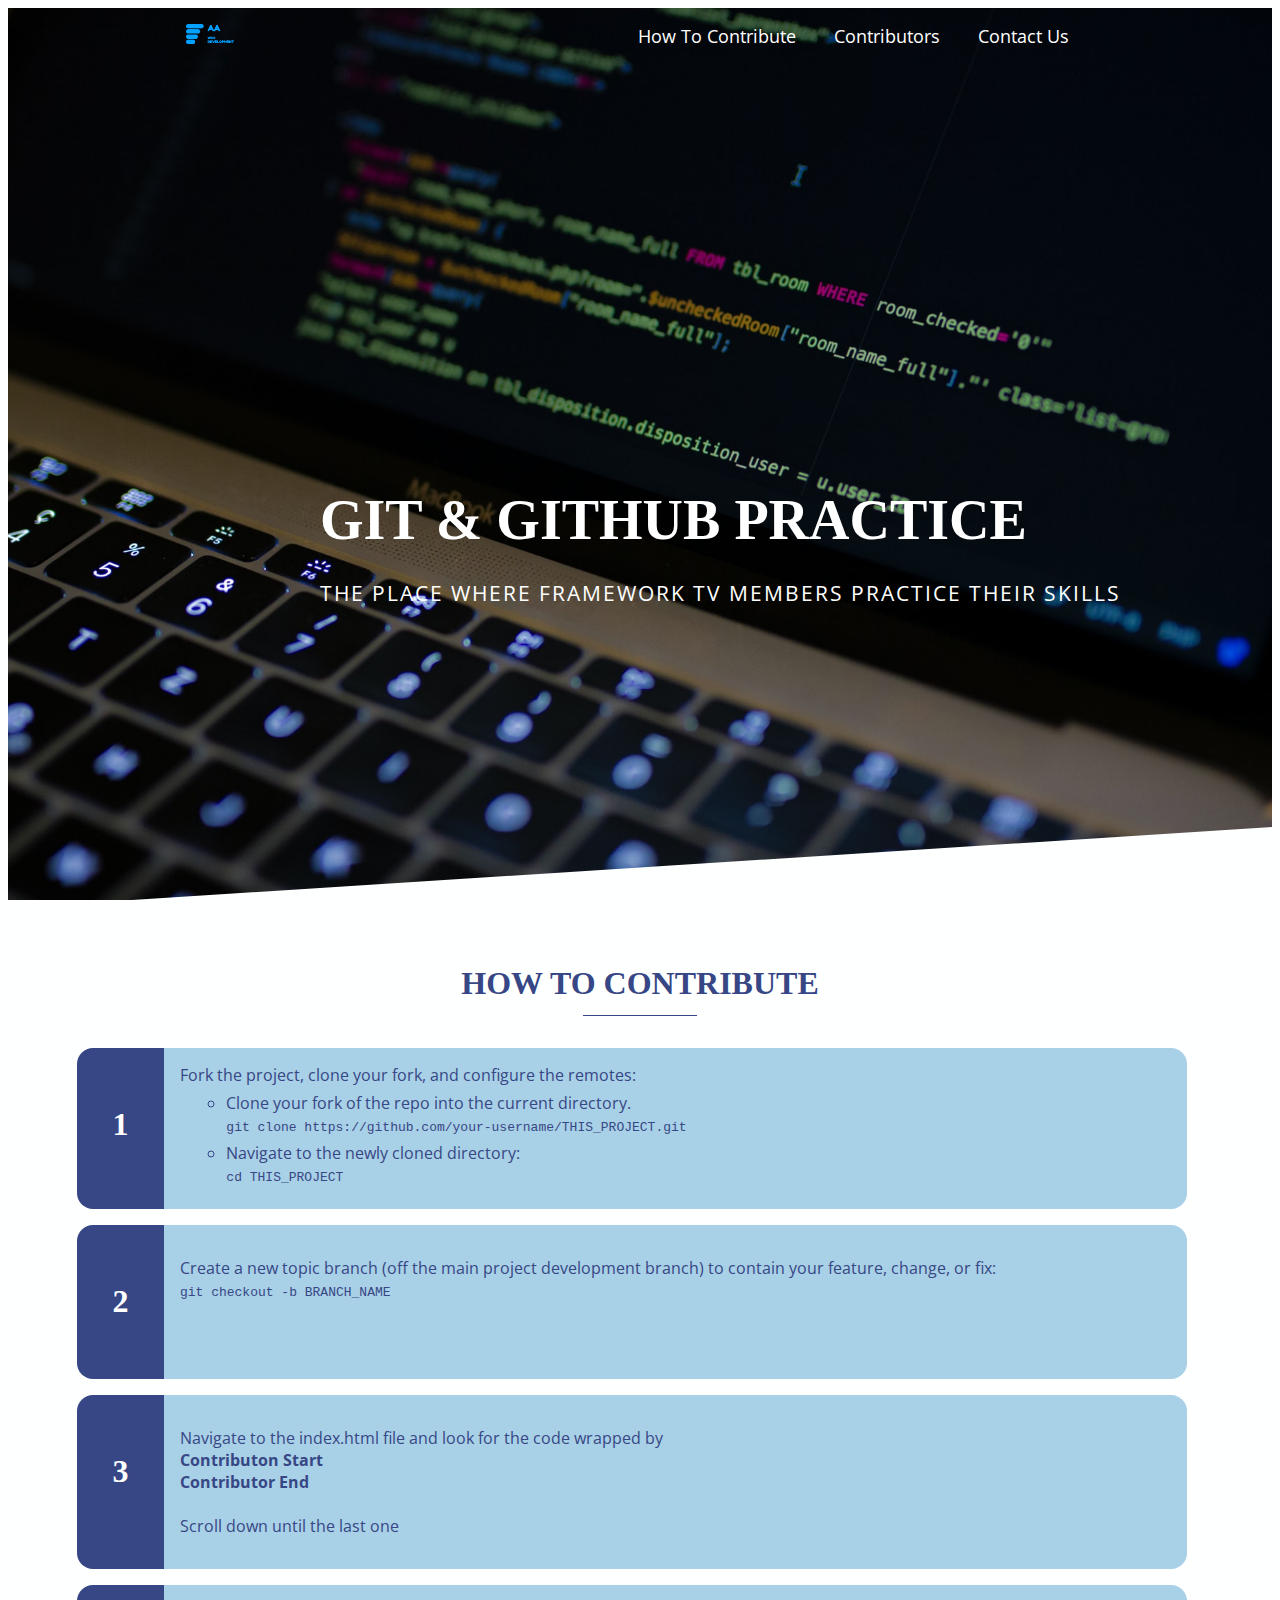
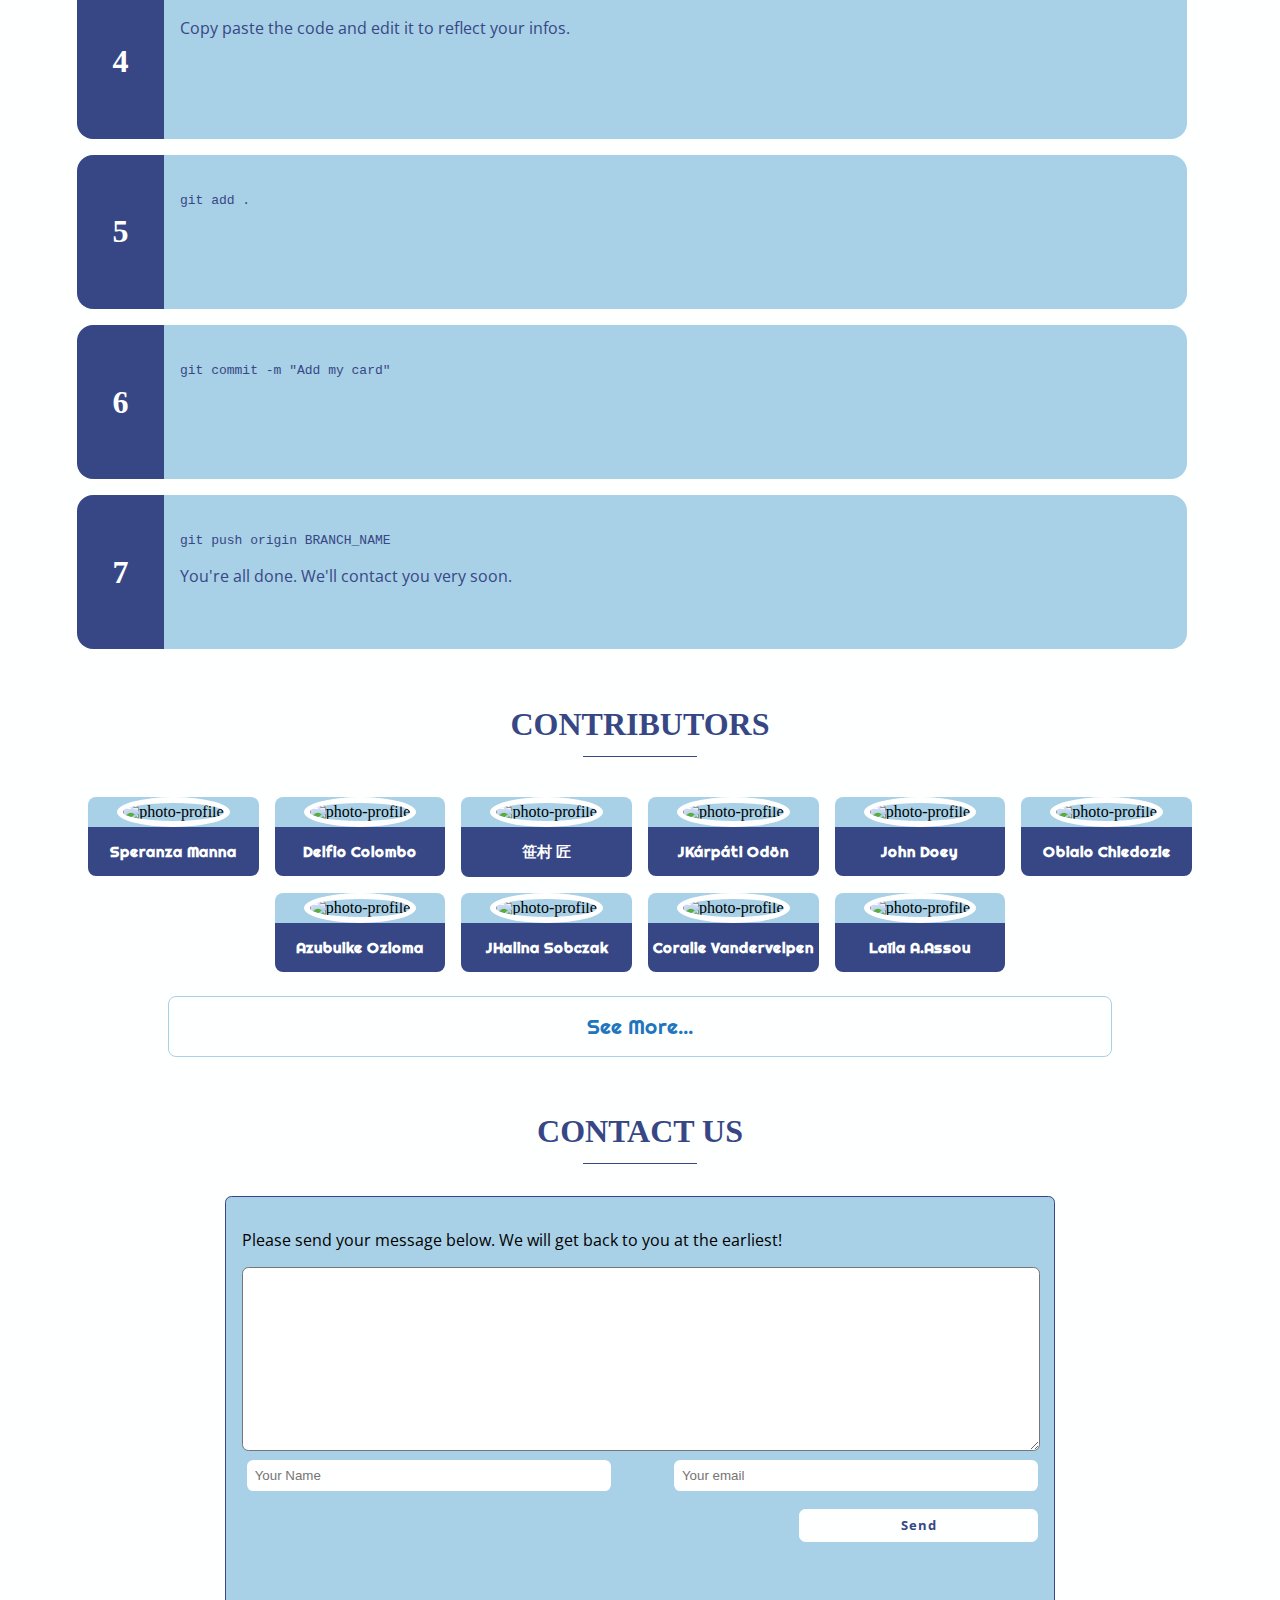
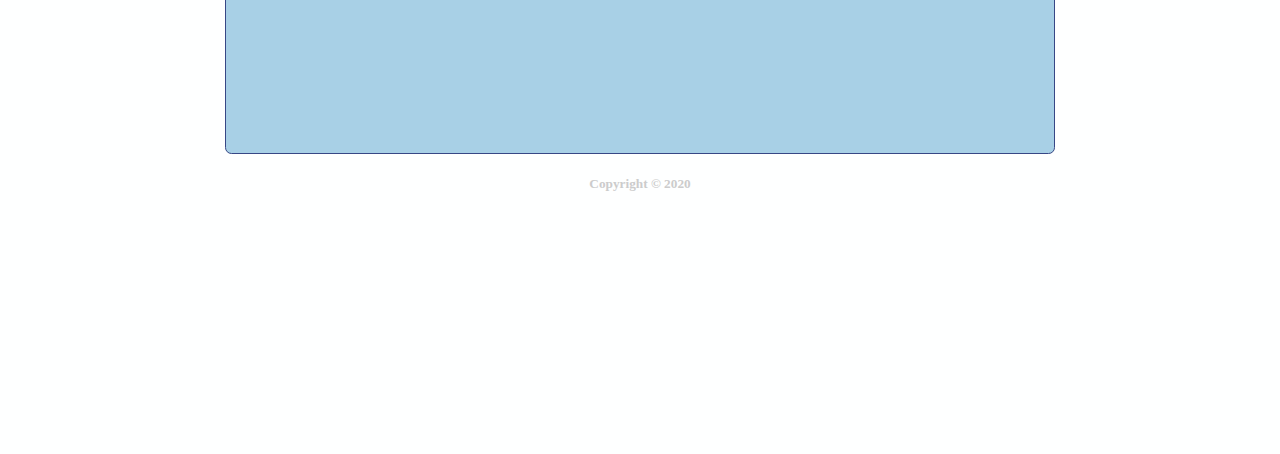
==== index.html @ 30679292 "first commit, files added to the project" ====
<!DOCTYPE html>
<html>

<head>
  <meta charset="utf-8">
  <title></title>
  <meta name="viewport" content="width=device-width,initial-scale=1">
  <!--  GOOGLE FONTS -->
  <link href="https://fonts.googleapis.com/css2?family=Righteous&display=swap" rel="stylesheet">
  <link href="https://fonts.googleapis.com/css2?family=Open+Sans+Condensed:wght@300&display=swap" rel="stylesheet">
  <!-- NORMALIZE -->
  <link rel="stylesheet" href="https://cdnjs.cloudflare.com/ajax/libs/normalize/3.0.3/normalize.css" integrity="sha256-afz3aCt3EXZjTcVN6wxBLPnsQN+THVagSA7lG0ftFZg=" crossorigin="anonymous" />
  <!-- FONT AWESOME -->
  <link rel="stylesheet" href="https://cdnjs.cloudflare.com/ajax/libs/font-awesome/5.11.2/css/all.css" integrity="sha256-46qynGAkLSFpVbEBog43gvNhfrOj+BmwXdxFgVK/Kvc=" crossorigin="anonymous" />
  <!--  CUSTOM STYLES -->
  <link rel="stylesheet" href="./css/style.css">
  <link rel="stylesheet" href="./css/media_queries.css">

</head>

<body>
  <header class="parallax">
    <div id="nav">
      <div id="brand">
        <img src="./img/logo.png" alt="">
      </div>
      <div id="sections">
        <ul id="js--main-nav" class="main-nav js--main-nav">
          <li><a href="#how-to">How To Contribute</a></li>
          <li><a href="#contributors">Contributors</a></li>
          <li><a href="#contact">Contact Us</a></li>
        </ul>
      </div>
    </div>

    <h1>
      Git &amp; Github practice
    </h1>
    <p>The place where Framework TV members practice their skills</p>
  </header>
  <div class="container">






    <section id="how-to">
      <h2>How to contribute</h2>
      <div class="underlined"></div>
      <ul id="list-steps">
        <li class="step">
          <div class="left">
            <h4>1</h4>
          </div>
          <div class="right">
            Fork the project, clone your fork, and configure the remotes: <br>

            <ul id="list-step1">
              <li>Clone your fork of the repo into the current directory. <br />
                <code>
                  git clone https://github.com/your-username/THIS_PROJECT.git
                </code>

              </li>
              <li>Navigate to the newly cloned directory: <br>
                <code>cd THIS_PROJECT</code> </li>

            </ul>





          </div>
        </li>
        <li class="step">
          <div class="left">
            <h4>2</h4>
          </div>
          <div class="right">
            <p>Create a new topic branch (off the main project development branch) to contain your feature, change, or fix:
              <br>
              <code>git checkout -b BRANCH_NAME</code>
            </p>
          </div>
        </li>
        <li class="step">
          <div class="left">
            <h4>3</h4>
          </div>
          <div class="right">
            <p>Navigate to the index.html file and look for the code wrapped by <br />

              <strong>Contributon Start</strong>
              <br>
              <strong>Contributor End </strong>
              <br>

              <br>
              Scroll down until the last one
            </p>
          </div>
        </li>
        <li class="step">
          <div class="left">
            <h4>4</h4>
          </div>
          <div class="right">
            <p>Copy paste the code and edit it to reflect your infos. </p>
          </div>
        </li>

        <li class="step">
          <div class="left">
            <h4>5</h4>
          </div>
          <div class="right">
            <p><code>git add .</code></p>
          </div>
        </li>

        <li class="step">
          <div class="left">
            <h4>6</h4>
          </div>
          <div class="right">
            <p><code>git commit -m "Add my card"</code></p>
          </div>
        </li>

        <li class="step">
          <div class="left">
            <h4>7</h4>
          </div>
          <div class="right">
            <p><code>git push origin BRANCH_NAME</code></p>

            You're all done. We'll contact you very soon.
          </div>
        </li>
      </ul>
    </section>

    <section id="contributors">
      <h2>Contributors</h2>
      <div class="underlined"></div>
      <div id="contributors-cards-wrapper">
        <!-- Contributon Start-->
        <div class="card">
          <div class="card-header">

            <img src="https://robohash.org/1" alt="photo-profile">
          </div>
          <div class="card-title">
            <h3>Speranza Manna</h3>
          </div>
        </div>
        <!-- Contributor End-->

        <!-- Contributon Start-->
        <div class="card">
          <div class="card-header">
            <img src="https://robohash.org/2" alt="photo-profile">
          </div>
          <div class="card-title">
            <h3>Delfio Colombo</h3>
          </div>
        </div>
        <!-- Contributor End-->

        <!-- Contributon Start-->
        <div class="card">
          <div class="card-header">
            <img src="https://robohash.org/3" alt="photo-profile">
          </div>
          <div class="card-title">
            <h3>笹村 匠</h3>
          </div>
        </div>
        <!-- Contributor End-->

        <!-- Contributon Start-->
        <div class="card">
          <div class="card-header">
            <img src="https://robohash.org/4" alt="photo-profile">
          </div>
          <div class="card-title">
            <h3>JKárpáti Odön</h3>
          </div>
        </div>
        <!-- Contributor End-->

        <!-- Contributon Start-->
        <div class="card">
          <div class="card-header">
            <img src="https://robohash.org/5" alt="photo-profile">
          </div>
          <div class="card-title">
            <h3>John Doey</h3>
          </div>
        </div>
        <!-- Contributor End-->

        <!-- Contributon Start-->
        <div class="card">
          <div class="card-header">
            <img src="https://robohash.org/6" alt="photo-profile">
          </div>
          <div class="card-title">
            <h3>Obialo Chiedozie</h3>
          </div>
        </div>
        <!-- Contributor End-->
        <!-- Contributon Start-->
        <div class="card">
          <div class="card-header">
            <img src="https://robohash.org/7" alt="photo-profile">
          </div>
          <div class="card-title">
            <h3>Azubuike Ozioma</h3>
          </div>
        </div>
        <!-- Contributor End-->

        <!-- Contributon Start-->
        <div class="card">
          <div class="card-header">
            <img src="https://robohash.org/8" alt="photo-profile">
          </div>
          <div class="card-title">
            <h3>JHalina Sobczak</h3>
          </div>
        </div>
        <!-- Contributor End-->

        <!-- Contributon Start-->
        <div class="card">
          <div class="card-header">
            <img src="https://robohash.org/9" alt="photo-profile">
          </div>
          <div class="card-title">
            <h3>Coralie Vandervelpen</h3>
          </div>
        </div>
        <!-- Contributor End-->

        <!-- Contributon Start-->
        <div class="card">
          <div class="card-header">
            <img src="https://robohash.org/10" alt="photo-profile">
          </div>
          <div class="card-title">
            <h3>Laïla A.Assou</h3>
          </div>
        </div>
        <!-- Contributor End-->
      </div>

      <div id="btn-wrapper" style="width: 100%;">
        <a id="btn-more" role="button" href="contributors.html">See More...</a>
      </div>

    </section>

    <section id="contact">
      <h2>Contact Us</h2>
      <div class="underlined"></div>
      <div class="form-container">
        <p>
          Please send your message below. We will get back to you at the earliest!
        </p>

        <form action="" method="post">
          <textarea name="message" id="message" cols="30" rows="10"></textarea>
          <br>
          <div class="userinput">
            <input type="text" placeholder="Your Name">
            <input type="email" placeholder="Your email">
          </div>
          <br>
          <button type="submit">Send</button>
        </form>
      </div>
    </section>

    <footer style="height: 30vh">
      <h5>Copyright &copy; 2020</h5>
    </footer>

  </div>

  <script src="./scripts/jQuery.js"></script>
  <script src="./scripts/index.js"></script>
</body></html>
---- css/style.css ----
body {
  background-color: #FEFFFF;
}

.container {
  width: 90%;
  margin: 0 auto;
  padding: 0;
}

.parallax {
  height: 100vh;
  background-image: url("/img/caspar-camille-rubin-fPkvU7RDmCo-unsplash.jpg");
  /* Create the parallax scrolling effect */
  background-attachment: fixed;
  background-position: top;
  background-repeat: no-repeat;
  background-size: cover;
}

header {
  height: 100vh;
  background: url("/img/caspar-camille-rubin-fPkvU7RDmCo-unsplash.jpg");
  background-position: center;
  background-repeat: no-repeat;
  background-size: cover;
  clip-path: polygon(0 0, 100% 0, 100% 91%, 0% 100%);

}

#nav {
  display: -webkit-box;
  display: -ms-flexbox;
  display: flex;
  -ms-flex-wrap: nowrap;
  flex-wrap: nowrap;
  -webkit-box-pack: justify;
  -ms-flex-pack: justify;
  justify-content: space-around;

}

#brand img {
  width: 3rem;
  height: auto;
  color: #fff;
  padding-top: 1rem;
  display: inline;
}

#nav ul {
  list-style-type: none
}

#nav ul li {
  display: inline-block;
  margin-right: 1rem;
}

#nav a:link,
#nav a:active {
  padding: 0.5rem;
  border: 1px solid transparent;
  color: #fff;
  text-decoration: none;
  font-size: 0.9rem;
  /*  font-family: 'Righteous', cursive;*/
  font-family: 'Open Sans Condensed', sans-serif;

  -webkit-transition: border 1s;
  -webkit-transition: all 1s;
  transition: all 1s;
}

#nav a:hover,
#nav a:visited {
  color: #fff;
  border: 1px solid #A8D0E6;
  border-radius: 0.4rem;
}

h1 {
  color: #fff;
  text-transform: uppercase;
  position: absolute;
  top: 50%;
  left: 5%;
  font-size: 2.2rem;

}

header p {
  color: #fff;
  text-transform: uppercase;
  position: absolute;
  top: 60%;
  left: 5%;
  font-family: 'Open Sans Condensed', sans-serif;
  font-size: 0.9rem;
  letter-spacing: 2px;
}

.underlined {
  content: "";
  width: 10%;
  margin: -1rem auto 2rem auto;
  border-top: 1px solid #374785;
  padding: 0;

}

/*HOW TO*/

h4 {
  font-size: 2rem;
  text-align: center;
  color: #fff;
}

.step {
  width: 99%;
  margin: 1rem auto;
  display: -webkit-box;
  display: -ms-flexbox;
  display: flex;
  -ms-flex-wrap: nowrap;
  flex-wrap: nowrap;
  -webkit-box-pack: justify;
  -ms-flex-pack: justify;
  justify-content: space-around;

}

.left {
  width: 5%;
  background-color: #374785;
  margin: 0;
  padding: 1rem;
  border-top-left-radius: 1rem;
  border-bottom-left-radius: 1rem;
}

.right {
  width: 90%;
  padding: 1rem;
  margin-right: 1rem;
  color: #374785;
  background-color: #A8D0E6;
  border-top-right-radius: 1rem;
  border-bottom-right-radius: 1rem;
  font-family: 'Open Sans Condensed', sans-serif;
}

#list-steps {
  list-style-type: none;
  margin: 0;
  padding: 0;
}

h2 {
  text-align: center;
  padding: 1rem;
  text-transform: uppercase;
  font-size: 2rem;
  line-height: 2;
  color: #374785;
  margin-bottom: 0
}

#list-step1 {
  list-style-type: circle;
}

#list-step1 li {
  margin: 0.4rem;
}


/* CONTRIBUTORS */

#contributors-cards-wrapper {
  display: -webkit-box;
  display: -ms-flexbox;
  display: flex;
  -ms-flex-wrap: wrap;
  flex-wrap: wrap;
  -webkit-box-pack: center;
  -ms-flex-pack: center;
  justify-content: center;

}

.card {
  display: -webkit-box;
  display: -ms-flexbox;
  display: flex;
  width: 15rem;
  flex-direction: column;
  justify-content: center;
  margin: 0.5rem;
  width: 25%;
}

.card-header {
  text-align: center;
  border-top-left-radius: 0.5rem;
  border-top-right-radius: 0.5rem;
  background-color: #A8D0E6
}

.card-header img {
  border: 6px solid #fff;
  border-radius: 50%;
  width: 90%;

}

.card-title {
  color: #FEFFFF;
  text-align: center;
  background-color: #374785;
  border-bottom-left-radius: 0.5rem;
  border-bottom-right-radius: 0.5rem;
  font-family: 'Righteous', cursive;
  font-size: 0.5rem;
}

#btn-wrapper {
  width: 90%;
  margin: 1rem auto;
  text-align: center;
}

#btn-more {
  display: block;
  width: 80%;
  text-decoration: none;
  padding: 1rem;
  margin: 1rem auto;
  text-align: center;
  font-size: 1.3rem;
  border: 1px solid #A8D0E6;
  border-radius: 0.5rem;
  font-family: 'Righteous', cursive;
  color: #2175BC;
  transition: all 0.7s;
}

#btn-more:hover {
  background-color: #A8D0E6;
  color: #fff;
}


/* CONTACT US*/


.form-container p {
  color: #000;
  font-family: 'Open Sans Condensed', sans-serif;
}

.form-container {
  margin: 0 auto;
  border-radius: 0.4rem;
  border: 1px solid #374785;
  background-color: #A8D0E6;
  /*#DEF2F1;*/
  height: 60vh;
  padding: 1rem 1rem 0 1rem;
}

textarea {
  padding: 1rem;
  width: 92%;
  border-radius: 0.4rem;
  outline: none;
}

input {
  padding: 0.5rem;
  width: 44%;
  border-radius: 0.4rem;
  border: none;
  outline: none;
}

.userinput {
  padding-left: 0.3rem;
  margin-top: 0.3rem;
  display: flex;
  flex-wrap: wrap;
  flex-direction: row;
  justify-content: space-between;

}

button[type=submit] {
  padding: 0.4rem;
  margin: 0;
  width: 30%;
  float: right;
  border: 1px solid #fff;
  border-radius: 0.4rem;
  color: #374785;
  font-family: 'Open Sans Condensed', sans-serif;
  font-weight: bold;
  letter-spacing: 1px;
  background-color: #FEFFFF;
}


button[type=submit]:hover {
  background-color: transparent;
  border: 1px solid #374785;
  color: #FEFFFF;
}

/* FOOTER */
footer {
  text-align: center;
  color: #ccc
}
---- css/media_queries.css ----
@media (min-width: 576px) {
  h1 {
    /*    color: green;*/
    left: 15%;
    font-size: 2.3rem;
  }

  header p {
    top: 60%;
    left: 15%;
  }

  #nav a:link,
  #nav a:active {
    margin-top: 1.2rem;
    font-size: 0.9rem;
  }

  .card {
    width: 20%;
  }

  .card-header img {
    width: 80%
  }

  .card-title {
    font-size: 0.6rem;
  }

  .form-container {
    width: 70%;
  }

  textarea {
    width: 94%;
  }

}

/*    // Medium devices (tablets, 768px and up)*/
@media (min-width: 768px) {
  h1 {
    /*    color: blue;*/
    left: 20%;
    font-size: 2.5rem;
  }

  header p {
    top: 60%;
    left: 20%;
  }

  #nav a:link,
  #nav a:active {
    margin-top: 1.2rem;
    font-size: 0.9rem;
  }

  .card {
    width: 20%;
  }

  .card-header img {
    width: 90%
  }

  .card-title {
    font-size: 0.6rem;
  }


}

/*    // Large devices (desktops, 992px and up)*/
@media (min-width: 992px) {
  h1 {
    /*        color: yellow;*/
    left: 25%;
    font-size: 2.8rem;
  }

  header p {
    top: 60%;
    left: 25%;
    font-size: 1.1rem;
  }

  #nav a:link,
  #nav a:active {
    font-size: 1rem;
  }

  .card {
    width: 15%;
  }

  .card-header img {
    width: 70%
  }

  .card-title {
    font-size: 0.8rem;
  }

  textarea {
    width: 95%;
  }
}

/*    // Extra large devices (large desktops, 1200px and up)*/
@media (min-width: 1200px) {
  h1 {
    /*    color: red;*/
    left: 25%;
    font-size: 3.5rem;
  }

  header p {
    top: 62%;
    left: 25%;
    font-size: 1.3rem;
  }

  #nav a:link,
  #nav a:active {
    font-size: 1.1rem;
  }

  .card {
    width: 15%;
  }

  .card-header img {
    width: 80%
  }

  .card-title {
    font-size: 0.8rem;
  }

  textarea {
    width: 96%;
  }

}
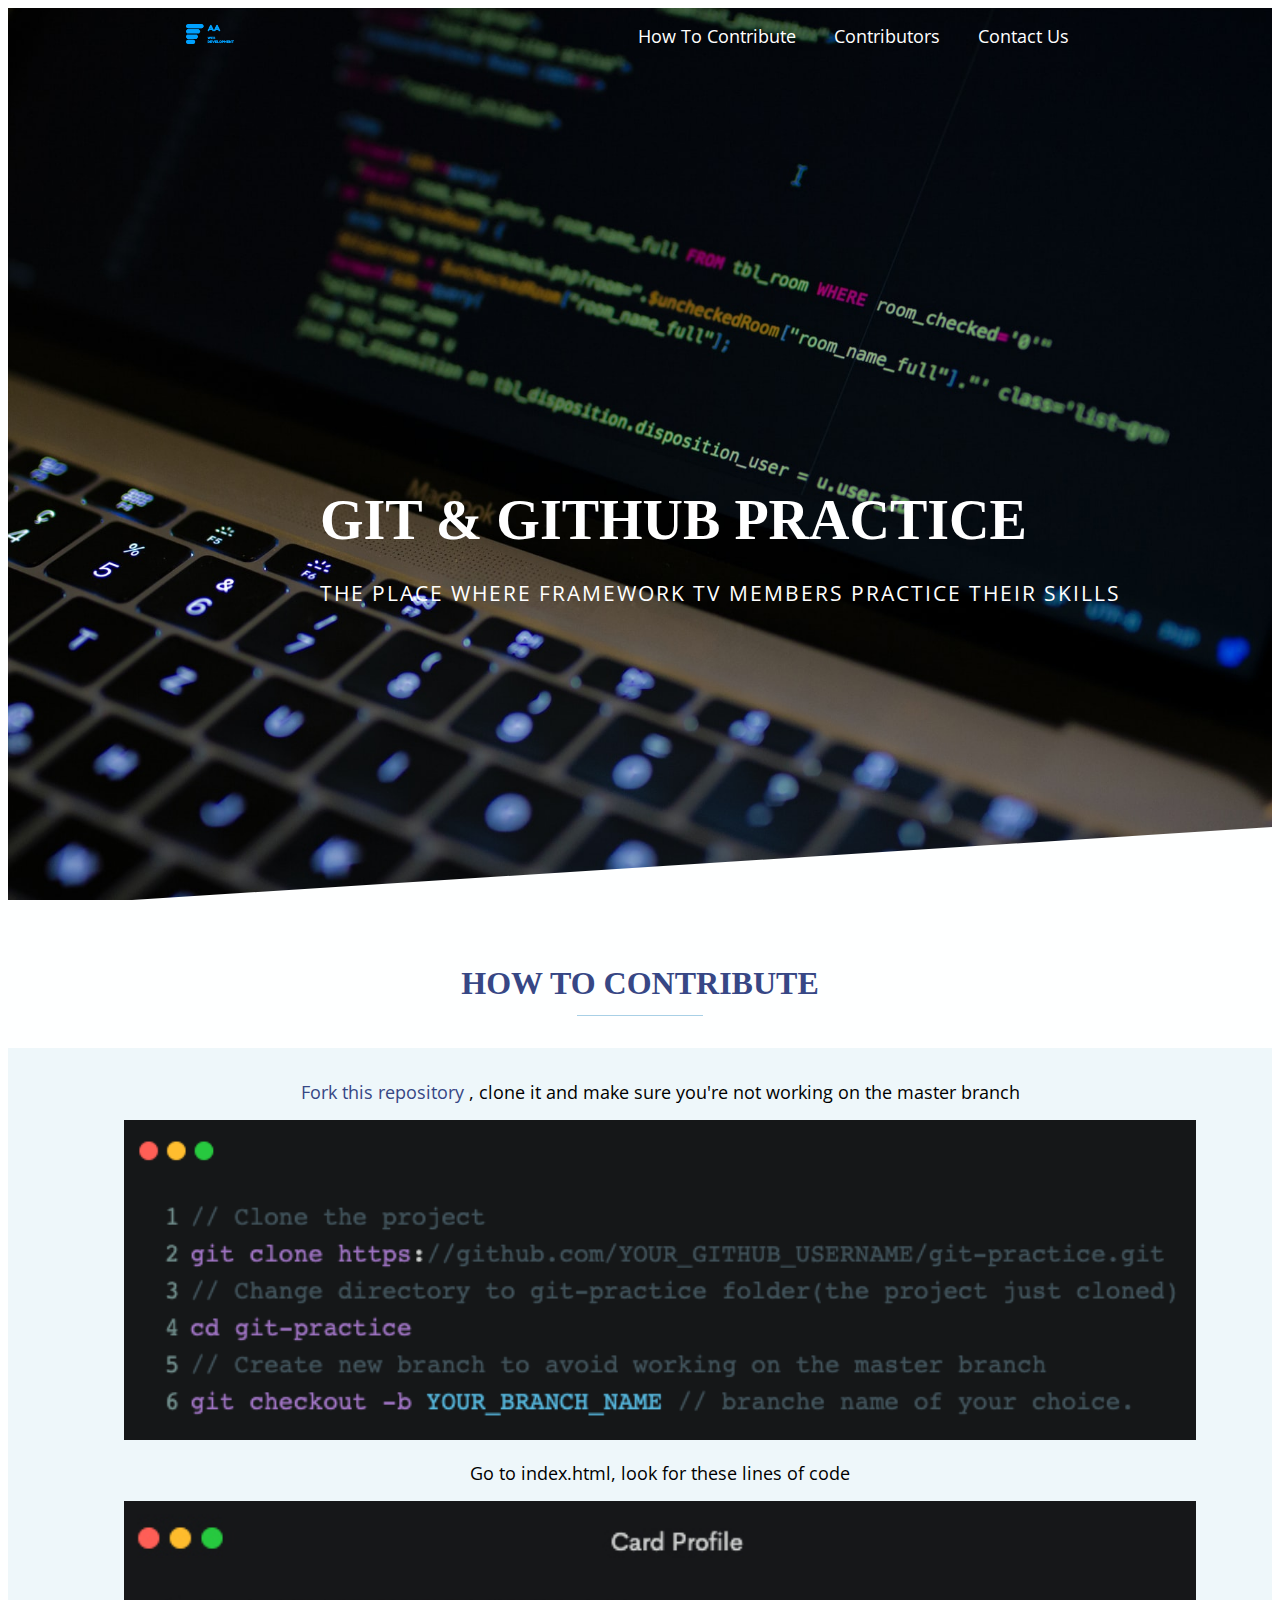
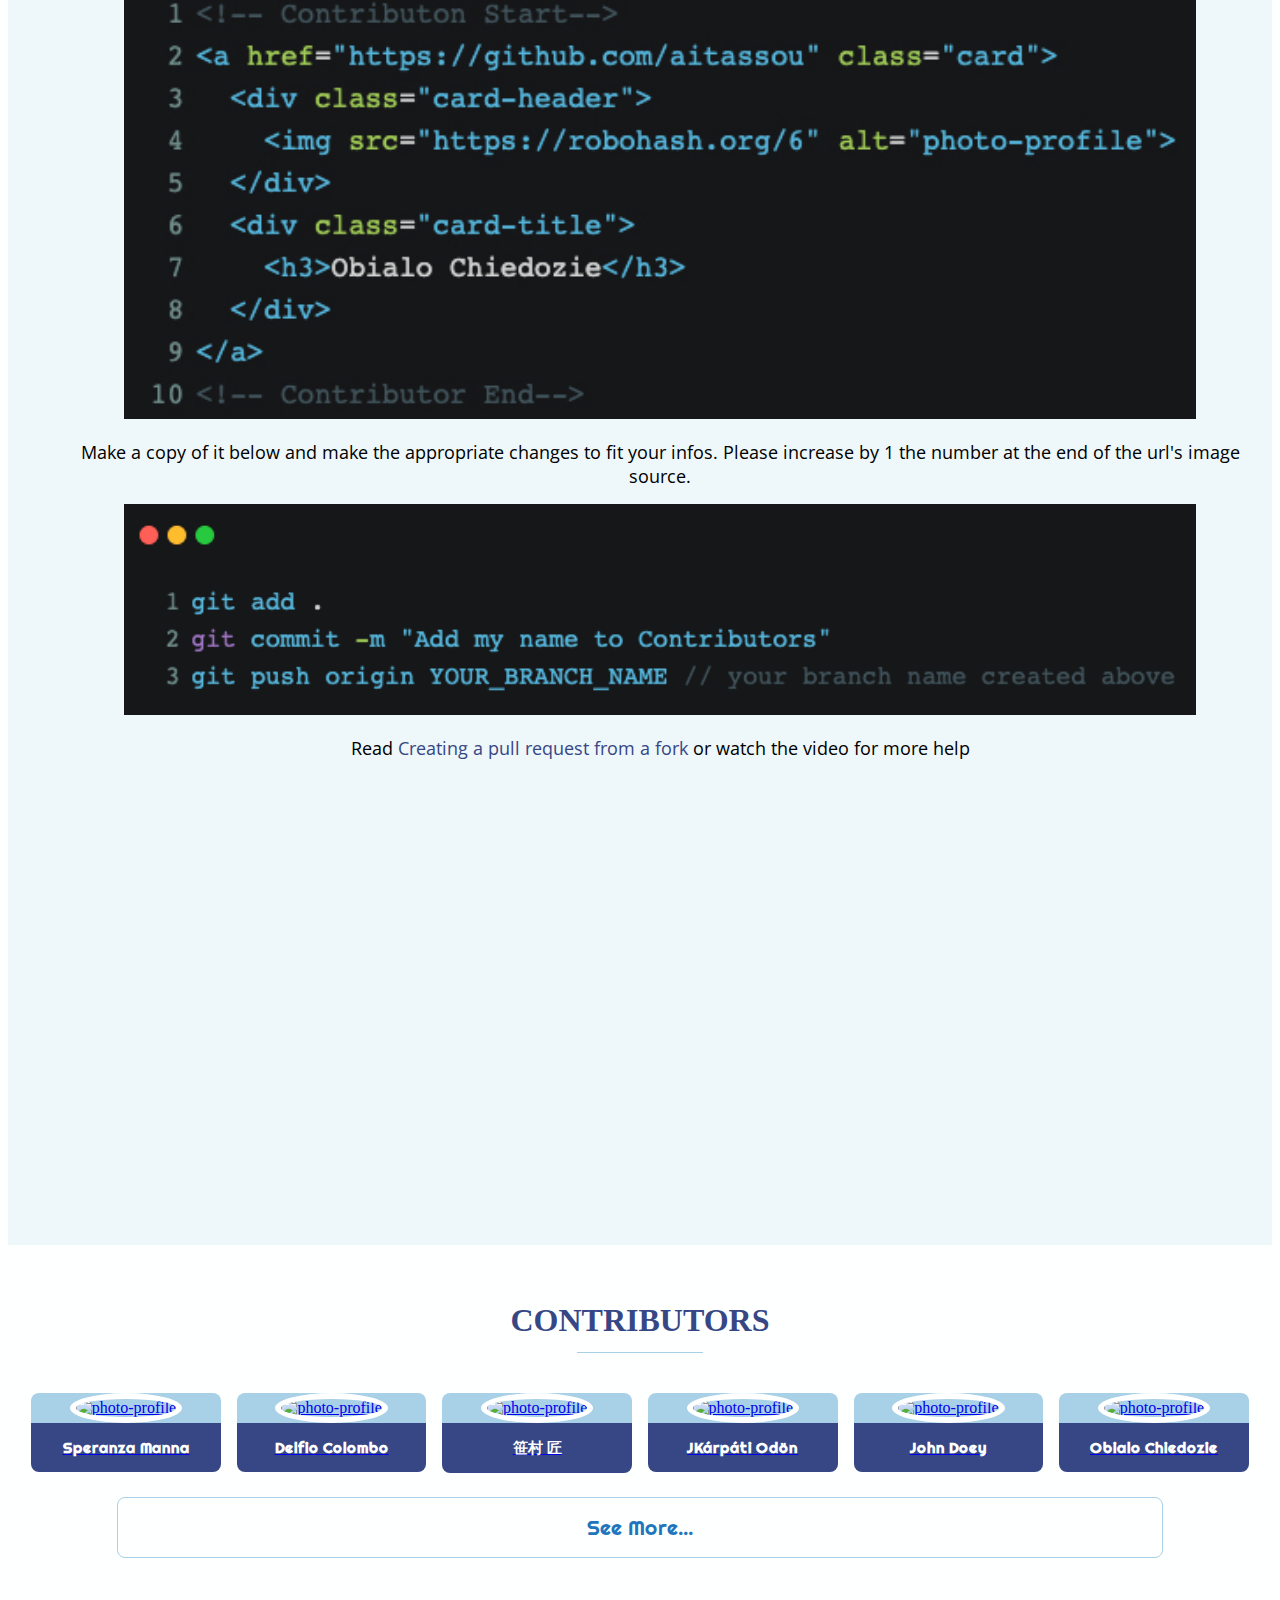
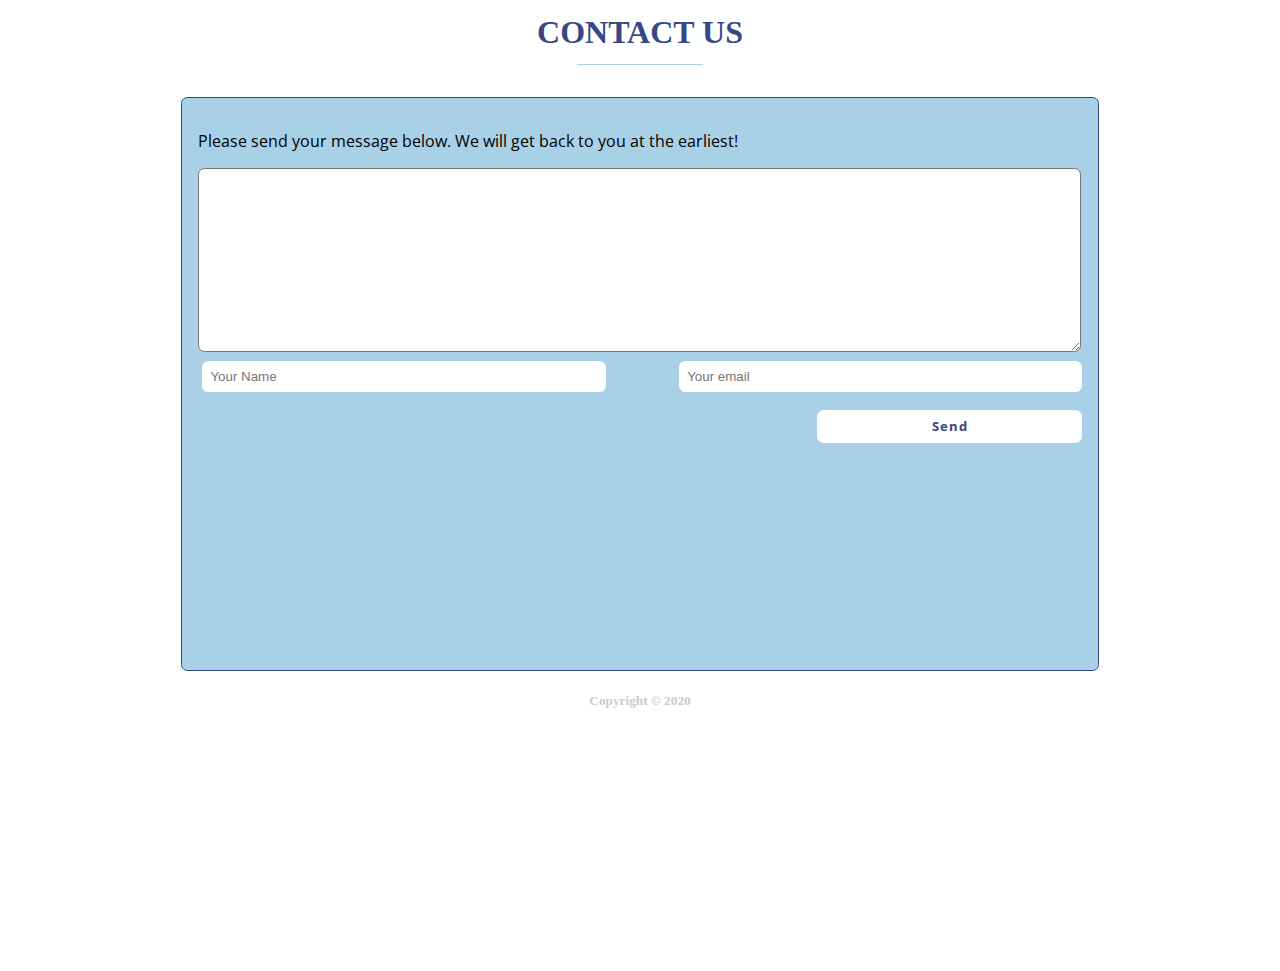
==== commit 134ca2c3: "Fixed how to section" ====
--- a/index.html
+++ b/index.html
@@ -39,107 +39,42 @@
     <p>The place where Framework TV members practice their skills</p>
   </header>
   <div class="container">
-
-
-
-
-
-
     <section id="how-to">
       <h2>How to contribute</h2>
       <div class="underlined"></div>
-      <ul id="list-steps">
-        <li class="step">
-          <div class="left">
-            <h4>1</h4>
-          </div>
-          <div class="right">
-            Fork the project, clone your fork, and configure the remotes: <br>
-
-            <ul id="list-step1">
-              <li>Clone your fork of the repo into the current directory. <br />
-                <code>
-                  git clone https://github.com/your-username/THIS_PROJECT.git
-                </code>
-
-              </li>
-              <li>Navigate to the newly cloned directory: <br>
-                <code>cd THIS_PROJECT</code> </li>
-
-            </ul>
-
-
-
-
-
-          </div>
-        </li>
-        <li class="step">
-          <div class="left">
-            <h4>2</h4>
-          </div>
-          <div class="right">
-            <p>Create a new topic branch (off the main project development branch) to contain your feature, change, or fix:
-              <br>
-              <code>git checkout -b BRANCH_NAME</code>
-            </p>
-          </div>
-        </li>
-        <li class="step">
-          <div class="left">
-            <h4>3</h4>
-          </div>
-          <div class="right">
-            <p>Navigate to the index.html file and look for the code wrapped by <br />
-
-              <strong>Contributon Start</strong>
-              <br>
-              <strong>Contributor End </strong>
-              <br>
-
-              <br>
-              Scroll down until the last one
-            </p>
-          </div>
-        </li>
-        <li class="step">
-          <div class="left">
-            <h4>4</h4>
-          </div>
-          <div class="right">
-            <p>Copy paste the code and edit it to reflect your infos. </p>
-          </div>
-        </li>
-
-        <li class="step">
-          <div class="left">
-            <h4>5</h4>
-          </div>
-          <div class="right">
-            <p><code>git add .</code></p>
-          </div>
-        </li>
-
-        <li class="step">
-          <div class="left">
-            <h4>6</h4>
-          </div>
-          <div class="right">
-            <p><code>git commit -m "Add my card"</code></p>
-          </div>
-        </li>
-
-        <li class="step">
-          <div class="left">
-            <h4>7</h4>
-          </div>
-          <div class="right">
-            <p><code>git push origin BRANCH_NAME</code></p>
-
-            You're all done. We'll contact you very soon.
-          </div>
-        </li>
-      </ul>
+      <div class="steps-wrapper ">
+        <ul>
+          <li> <a href="https://github.com/aitassou/git-practice">Fork this repository</a> , clone it and make sure you're not working on the master branch</li>
+
+          <li>
+            <img class="caption" src="./img/process_before_pull_request.png" alt="">
+          </li>
+
+          <li>
+            Go to index.html, look for these lines of code <br>
+
+            <img class="caption" src="./img/card.jpeg" alt="card profile demo">
+
+          </li>
+
+          <li>
+            Make a copy of it below and make the appropriate changes to fit your infos. Please increase by 1 the number at the end of the url's image source.
+          </li>
+          <li>
+
+            <img class="caption" src="./img/process_after_pull_request.png" alt="">
+            
+          </li>
+
+
+          <li>Read <a href="https://help.github.com/en/github/collaborating-with-issues-and-pull-requests/creating-a-pull-request-from-a-fork">
+              Creating a pull request from a fork
+            </a>or watch the video for more help
+
+<iframe width="100%" height="400" src="https://www.youtube.com/embed/G1I3HF4YWEw" frameborder="0" allow="accelerometer; autoplay; encrypted-media; gyroscope; picture-in-picture" allowfullscreen></iframe>
+          </li>
+        </ul>
+      </div>
     </section>
 
     <section id="contributors">
@@ -147,7 +82,7 @@
       <div class="underlined"></div>
       <div id="contributors-cards-wrapper">
         <!-- Contributon Start-->
-        <div class="card">
+        <a href="#" class="card">
           <div class="card-header">
 
             <img src="https://robohash.org/1" alt="photo-profile">
@@ -155,106 +90,69 @@
           <div class="card-title">
             <h3>Speranza Manna</h3>
           </div>
-        </div>
-        <!-- Contributor End-->
-
-        <!-- Contributon Start-->
-        <div class="card">
+        </a>
+        <!-- Contributor End-->
+
+        <!-- Contributon Start-->
+
+        <a href="#" class="card">
           <div class="card-header">
             <img src="https://robohash.org/2" alt="photo-profile">
           </div>
           <div class="card-title">
             <h3>Delfio Colombo</h3>
           </div>
-        </div>
-        <!-- Contributor End-->
-
-        <!-- Contributon Start-->
-        <div class="card">
+        </a>
+        <!-- Contributor End-->
+
+        <!-- Contributon Start-->
+
+        <a href="#" class="card">
           <div class="card-header">
             <img src="https://robohash.org/3" alt="photo-profile">
           </div>
           <div class="card-title">
             <h3>笹村 匠</h3>
           </div>
-        </div>
-        <!-- Contributor End-->
-
-        <!-- Contributon Start-->
-        <div class="card">
+        </a>
+        <!-- Contributor End-->
+
+        <!-- Contributon Start-->
+
+        <a href="#" class="card">
           <div class="card-header">
             <img src="https://robohash.org/4" alt="photo-profile">
           </div>
           <div class="card-title">
             <h3>JKárpáti Odön</h3>
           </div>
-        </div>
-        <!-- Contributor End-->
-
-        <!-- Contributon Start-->
-        <div class="card">
+        </a>
+        <!-- Contributor End-->
+
+        <!-- Contributon Start-->
+        <a href="#" class="card">
           <div class="card-header">
             <img src="https://robohash.org/5" alt="photo-profile">
           </div>
           <div class="card-title">
             <h3>John Doey</h3>
           </div>
-        </div>
-        <!-- Contributor End-->
-
-        <!-- Contributon Start-->
-        <div class="card">
+        </a>
+        <!-- Contributor End-->
+
+        <!-- Contributon Start-->
+        <a href="https://github.com/aitassou" class="card">
           <div class="card-header">
             <img src="https://robohash.org/6" alt="photo-profile">
           </div>
           <div class="card-title">
             <h3>Obialo Chiedozie</h3>
           </div>
-        </div>
-        <!-- Contributor End-->
-        <!-- Contributon Start-->
-        <div class="card">
-          <div class="card-header">
-            <img src="https://robohash.org/7" alt="photo-profile">
-          </div>
-          <div class="card-title">
-            <h3>Azubuike Ozioma</h3>
-          </div>
-        </div>
-        <!-- Contributor End-->
-
-        <!-- Contributon Start-->
-        <div class="card">
-          <div class="card-header">
-            <img src="https://robohash.org/8" alt="photo-profile">
-          </div>
-          <div class="card-title">
-            <h3>JHalina Sobczak</h3>
-          </div>
-        </div>
-        <!-- Contributor End-->
-
-        <!-- Contributon Start-->
-        <div class="card">
-          <div class="card-header">
-            <img src="https://robohash.org/9" alt="photo-profile">
-          </div>
-          <div class="card-title">
-            <h3>Coralie Vandervelpen</h3>
-          </div>
-        </div>
-        <!-- Contributor End-->
-
-        <!-- Contributon Start-->
-        <div class="card">
-          <div class="card-header">
-            <img src="https://robohash.org/10" alt="photo-profile">
-          </div>
-          <div class="card-title">
-            <h3>Laïla A.Assou</h3>
-          </div>
-        </div>
-        <!-- Contributor End-->
+        </a>
+        <!-- Contributor End-->
+
+
+
       </div>
 
       <div id="btn-wrapper" style="width: 100%;">
@@ -292,4 +190,30 @@
 
   <script src="./scripts/jQuery.js"></script>
   <script src="./scripts/index.js"></script>
-</body></html>
+</body>
+
+</html>
+
+
+
+
+
+
+
+
+<!--
+
+Contribution Guide
+Fork the repository, clone and make sure you are not working on the master branch
+git clone https://github.com/{your-github-username-here}/hmtl-project.git
+cd html-project
+git checkout -b nameOFTheBranch
+Make your contribution :)
+
+Open a Pull Request.
+
+Read this or watch this for more help
+
+
+
+-->
--- a/css/style.css
+++ b/css/style.css
@@ -3,14 +3,14 @@
 }
 
 .container {
-  width: 90%;
+  width: 100%;
   margin: 0 auto;
   padding: 0;
 }
 
 .parallax {
   height: 100vh;
-  background-image: url("/img/caspar-camille-rubin-fPkvU7RDmCo-unsplash.jpg");
+  background-image: url("../img/caspar-camille-rubin-fPkvU7RDmCo-unsplash.jpg");
   /* Create the parallax scrolling effect */
   background-attachment: fixed;
   background-position: top;
@@ -20,12 +20,14 @@
 
 header {
   height: 100vh;
+
   background: url("/img/caspar-camille-rubin-fPkvU7RDmCo-unsplash.jpg");
   background-position: center;
   background-repeat: no-repeat;
   background-size: cover;
   clip-path: polygon(0 0, 100% 0, 100% 91%, 0% 100%);
 
+
 }
 
 #nav {
@@ -104,12 +106,18 @@
   content: "";
   width: 10%;
   margin: -1rem auto 2rem auto;
-  border-top: 1px solid #374785;
+  border-top: 1px solid #A8D0E6;
   padding: 0;
 
 }
 
 /*HOW TO*/
+
+.caption {
+  width: 90%;
+  margin: 1rem auto;
+
+}
 
 h4 {
   font-size: 2rem;
@@ -117,6 +125,43 @@
   color: #fff;
 }
 
+.steps-wrapper {
+  background-color: rgba(168, 208, 230, 0.18);
+  padding: 1rem;
+}
+
+.steps-wrapper a:link,
+.steps-wrapper a:visited,
+.steps-wrapper a:active {
+  text-decoration: none;
+  color: #374785;
+}
+
+#how-to ul {
+
+  list-style-type: none;
+
+
+}
+
+
+#how-to li {
+  margin: 0;
+  padding: 0;
+  font-size: 1.1rem;
+  font-family: 'Open Sans Condensed', sans-serif;
+  text-align: center;
+}
+
+iframe {
+  padding: 0;
+  margin: 0;
+  margin: 1.5rem auto;
+  max-width: 90%;
+}
+
+
+/*
 .step {
   width: 99%;
   margin: 1rem auto;
@@ -157,6 +202,20 @@
   padding: 0;
 }
 
+
+
+#list-step1 {
+  list-style-type: circle;
+}
+
+#list-step1 li {
+  margin: 0.4rem;
+}
+
+*/
+
+/* CONTRIBUTORS */
+
 h2 {
   text-align: center;
   padding: 1rem;
@@ -166,17 +225,6 @@
   color: #374785;
   margin-bottom: 0
 }
-
-#list-step1 {
-  list-style-type: circle;
-}
-
-#list-step1 li {
-  margin: 0.4rem;
-}
-
-
-/* CONTRIBUTORS */
 
 #contributors-cards-wrapper {
   display: -webkit-box;
@@ -267,7 +315,7 @@
   background-color: #A8D0E6;
   /*#DEF2F1;*/
   height: 60vh;
-  padding: 1rem 1rem 0 1rem;
+  padding: 1rem;
 }
 
 textarea {
@@ -297,7 +345,7 @@
 
 button[type=submit] {
   padding: 0.4rem;
-  margin: 0;
+  margin-bottom: 1rem;
   width: 30%;
   float: right;
   border: 1px solid #fff;
@@ -318,6 +366,7 @@
 
 /* FOOTER */
 footer {
-  text-align: center;
-  color: #ccc
-}
+  clear: both;
+  text-align: center;
+  color: #ccc;
+}
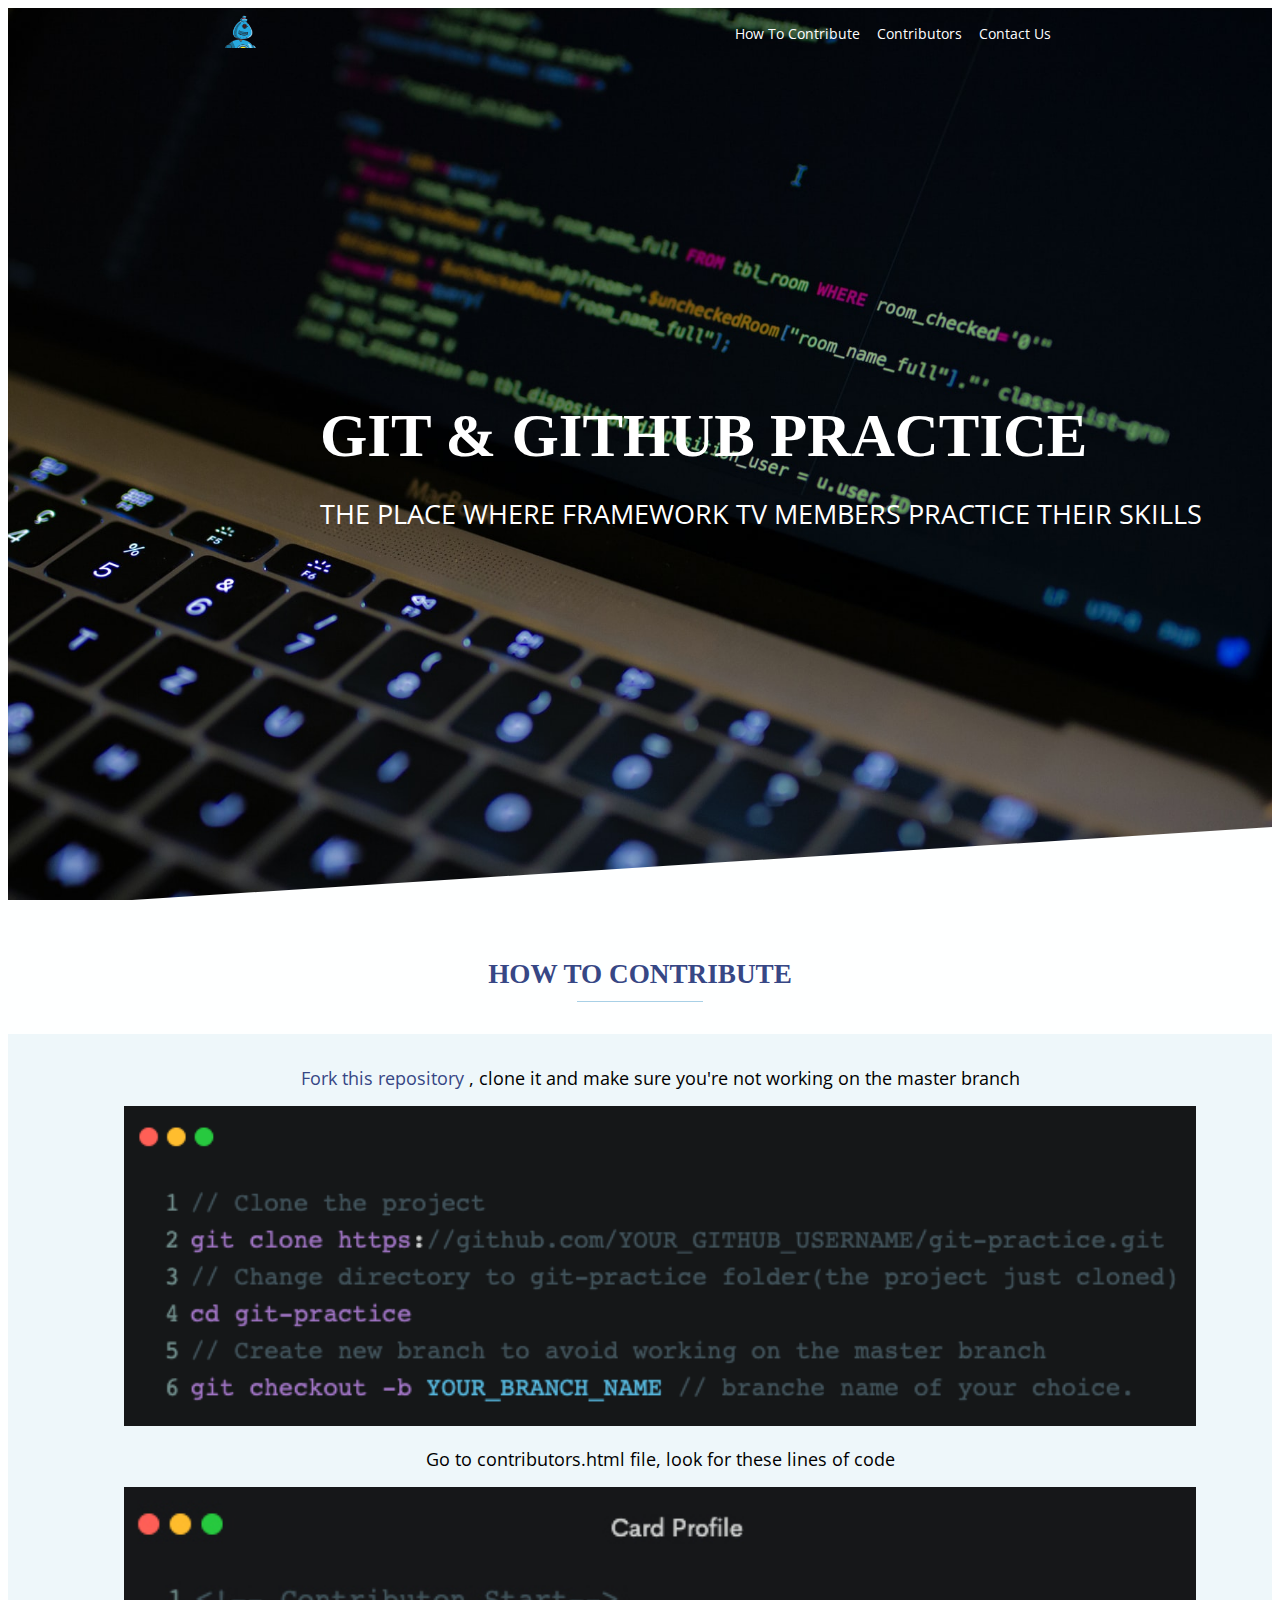
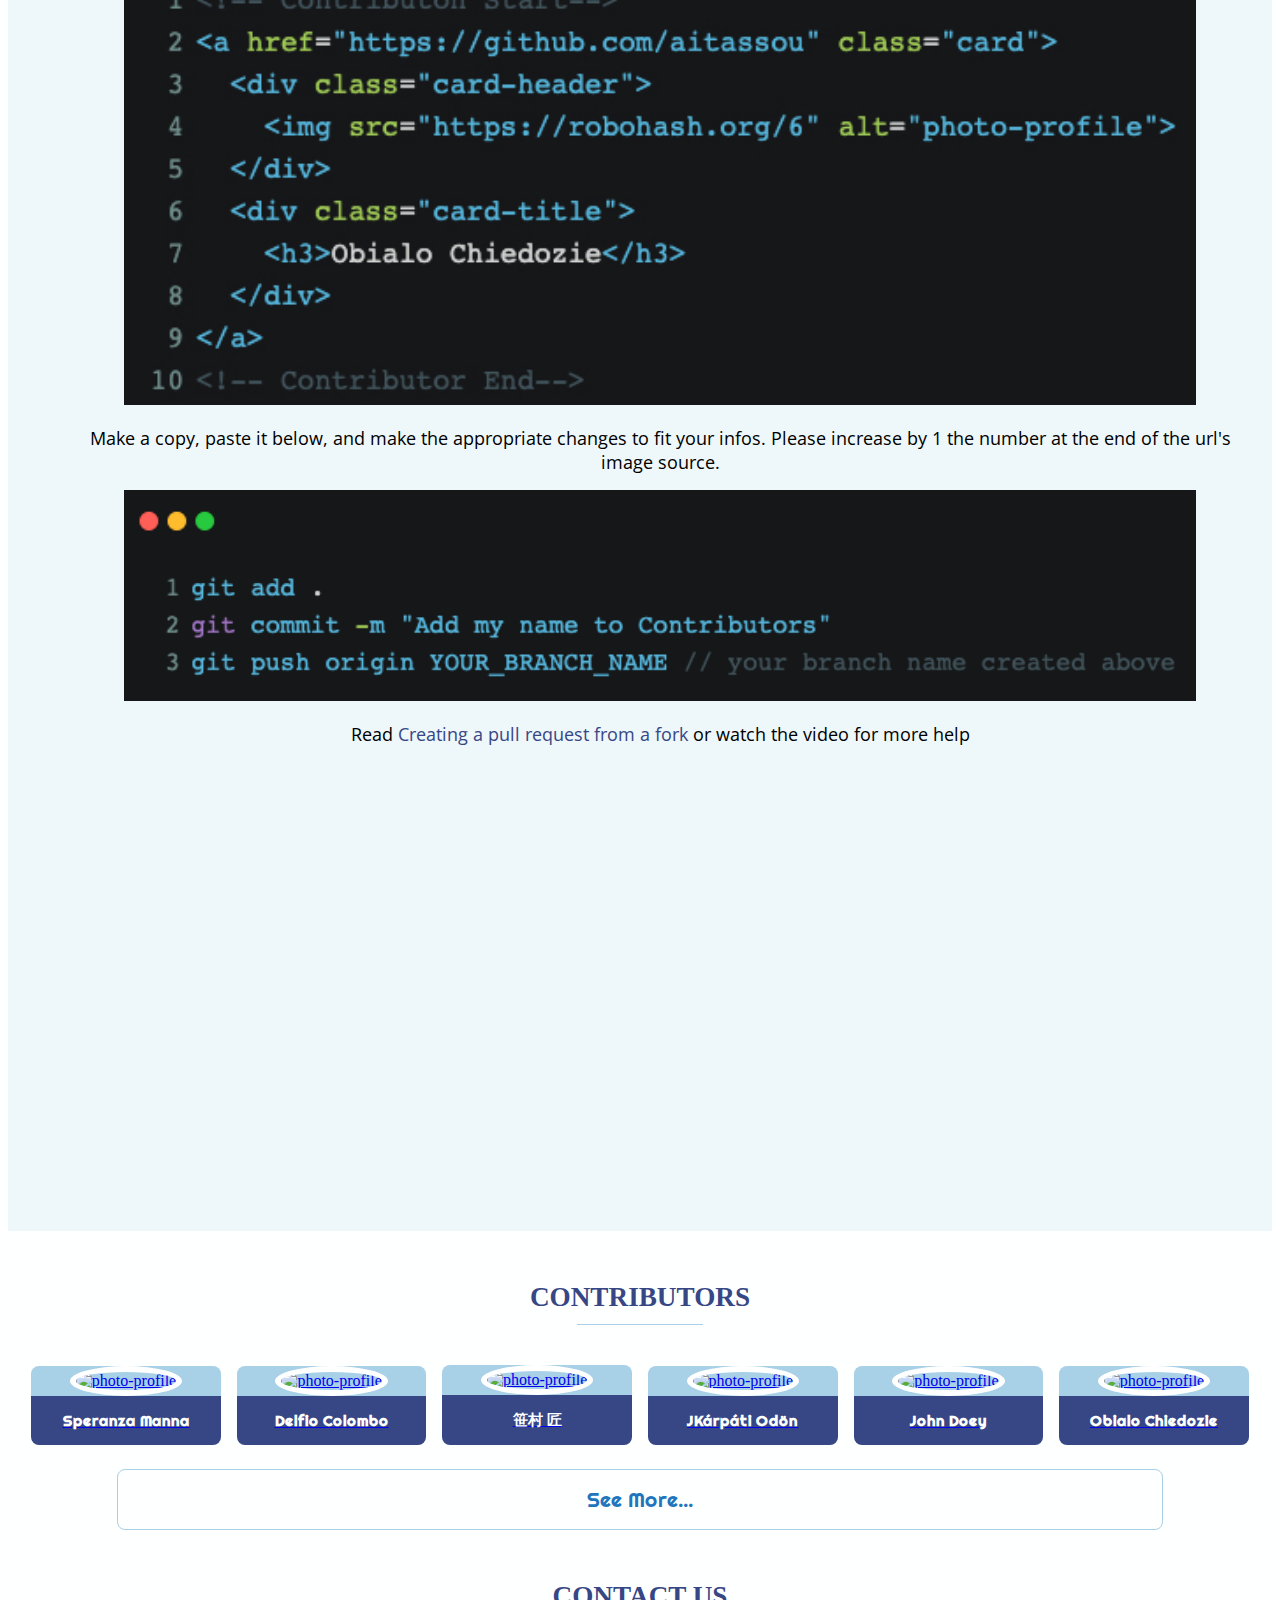
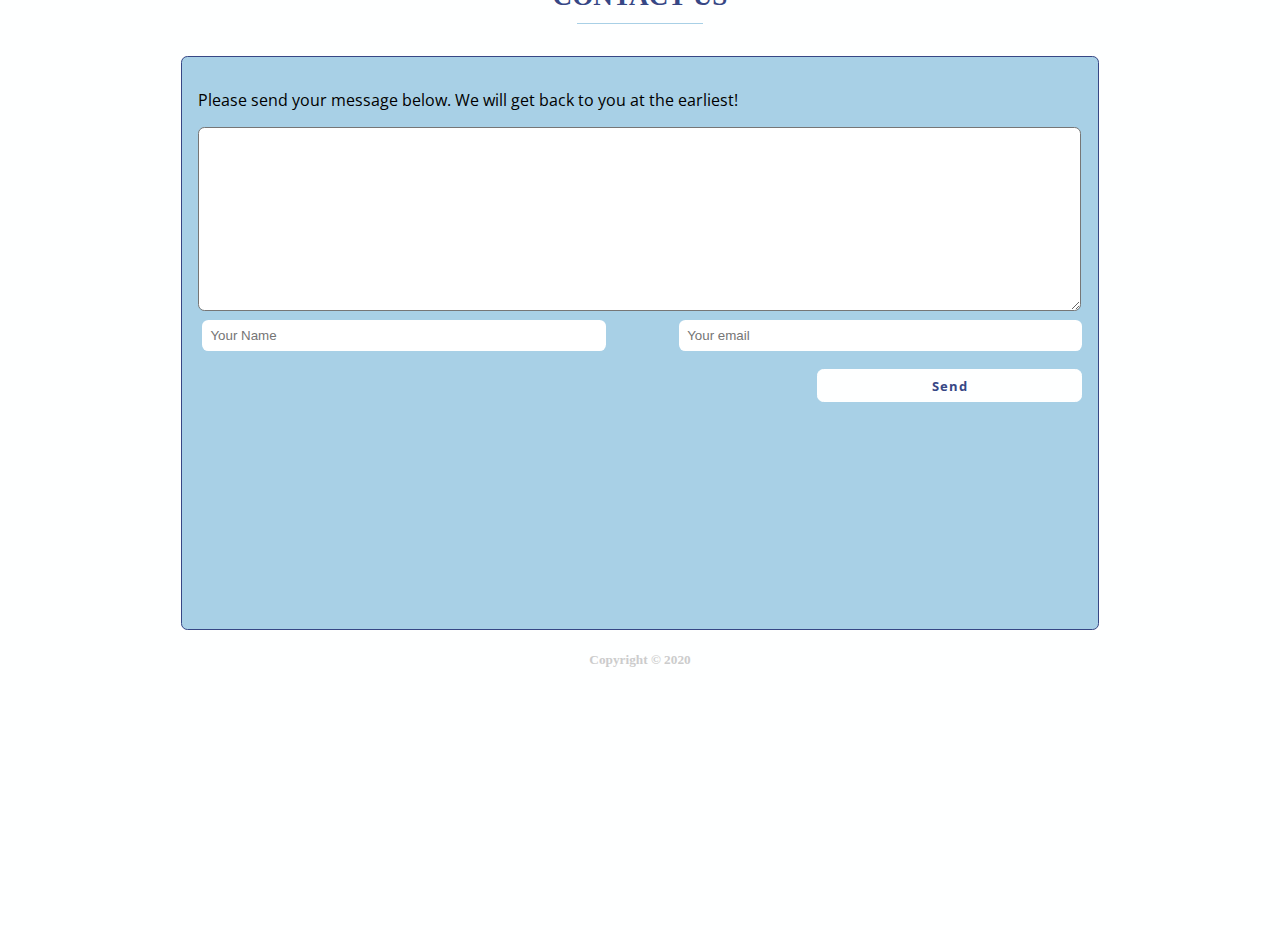
==== commit 1439fb52: "Change text instructions" ====
--- a/index.html
+++ b/index.html
@@ -16,6 +16,9 @@
   <link rel="stylesheet" href="./css/style.css">
   <link rel="stylesheet" href="./css/media_queries.css">
 
+
+
+
 </head>
 
 <body>
@@ -44,21 +47,21 @@
       <div class="underlined"></div>
       <div class="steps-wrapper ">
         <ul>
-          <li> <a href="https://github.com/aitassou/git-practice">Fork this repository</a> , clone it and make sure you're not working on the master branch</li>
+          <li> <a target="_blank" href="https://github.com/aitassou/git-practice">Fork this repository</a> , clone it and make sure you're not working on the master branch</li>
 
           <li>
             <img class="caption" src="./img/process_before_pull_request.png" alt="">
           </li>
 
           <li>
-            Go to index.html, look for these lines of code <br>
+            Go to contributors.html file, look for these lines of code <br>
 
             <img class="caption" src="./img/card.jpeg" alt="card profile demo">
 
           </li>
 
           <li>
-            Make a copy of it below and make the appropriate changes to fit your infos. Please increase by 1 the number at the end of the url's image source.
+            Make a copy, paste it below, and make the appropriate changes to fit your infos. Please increase by 1 the number at the end of the url's image source.
           </li>
           <li>
 
@@ -67,7 +70,7 @@
           </li>
 
 
-          <li>Read <a href="https://help.github.com/en/github/collaborating-with-issues-and-pull-requests/creating-a-pull-request-from-a-fork">
+          <li>Read <a  target="_blank" href="https://help.github.com/en/github/collaborating-with-issues-and-pull-requests/creating-a-pull-request-from-a-fork">
               Creating a pull request from a fork
             </a>or watch the video for more help
 
@@ -95,7 +98,7 @@
 
         <!-- Contributon Start-->
 
-        <a href="#" class="card">
+        <a target="_blank" href="#" class="card">
           <div class="card-header">
             <img src="https://robohash.org/2" alt="photo-profile">
           </div>
@@ -107,7 +110,7 @@
 
         <!-- Contributon Start-->
 
-        <a href="#" class="card">
+        <a target="_blank" href="#" class="card">
           <div class="card-header">
             <img src="https://robohash.org/3" alt="photo-profile">
           </div>
@@ -119,7 +122,7 @@
 
         <!-- Contributon Start-->
 
-        <a href="#" class="card">
+        <a target="_blank" href="#" class="card">
           <div class="card-header">
             <img src="https://robohash.org/4" alt="photo-profile">
           </div>
@@ -130,7 +133,7 @@
         <!-- Contributor End-->
 
         <!-- Contributon Start-->
-        <a href="#" class="card">
+        <a target="_blank" href="#" class="card">
           <div class="card-header">
             <img src="https://robohash.org/5" alt="photo-profile">
           </div>
@@ -141,7 +144,7 @@
         <!-- Contributor End-->
 
         <!-- Contributon Start-->
-        <a href="https://github.com/aitassou" class="card">
+        <a target="_blank" href="https://github.com/aitassou" class="card">
           <div class="card-header">
             <img src="https://robohash.org/6" alt="photo-profile">
           </div>
@@ -156,7 +159,7 @@
       </div>
 
       <div id="btn-wrapper" style="width: 100%;">
-        <a id="btn-more" role="button" href="contributors.html">See More...</a>
+        <a target="_blank" id="btn-more" role="button" href="contributors.html">See More...</a>
       </div>
 
     </section>
--- a/css/style.css
+++ b/css/style.css
@@ -43,10 +43,9 @@
 }
 
 #brand img {
-  width: 3rem;
+  width: 2.5rem;
   height: auto;
   color: #fff;
-  padding-top: 1rem;
   display: inline;
 }
 
@@ -56,16 +55,16 @@
 
 #nav ul li {
   display: inline-block;
-  margin-right: 1rem;
+  margin-right: 0.1rem;
 }
 
 #nav a:link,
 #nav a:active {
-  padding: 0.5rem;
+  padding: 0.3rem;
   border: 1px solid transparent;
   color: #fff;
   text-decoration: none;
-  font-size: 0.9rem;
+  font-size: 0.8rem;
   /*  font-family: 'Righteous', cursive;*/
   font-family: 'Open Sans Condensed', sans-serif;
 
@@ -77,7 +76,7 @@
 #nav a:hover,
 #nav a:visited {
   color: #fff;
-  border: 1px solid #A8D0E6;
+  border: 1px solid #26A9E0;
   border-radius: 0.4rem;
 }
 
@@ -85,9 +84,9 @@
   color: #fff;
   text-transform: uppercase;
   position: absolute;
-  top: 50%;
-  left: 5%;
-  font-size: 2.2rem;
+  top: 40%;
+  left: 10%;
+  font-size: 1.3rem;
 
 }
 
@@ -95,11 +94,10 @@
   color: #fff;
   text-transform: uppercase;
   position: absolute;
-  top: 60%;
-  left: 5%;
-  font-family: 'Open Sans Condensed', sans-serif;
-  font-size: 0.9rem;
-  letter-spacing: 2px;
+  top: 45%;
+  left: 10%;
+  font-family: 'Open Sans Condensed', sans-serif;
+  font-size: 0.8rem;
 }
 
 .underlined {
@@ -220,7 +218,7 @@
   text-align: center;
   padding: 1rem;
   text-transform: uppercase;
-  font-size: 2rem;
+  font-size: 1.7rem;
   line-height: 2;
   color: #374785;
   margin-bottom: 0
--- a/css/media_queries.css
+++ b/css/media_queries.css
@@ -1,19 +1,20 @@
 @media (min-width: 576px) {
   h1 {
-    /*    color: green;*/
+/*    color: green;*/
     left: 15%;
     font-size: 2.3rem;
   }
 
   header p {
-    top: 60%;
+    top: 49%;
     left: 15%;
+    font-size: 1.1rem;
   }
 
   #nav a:link,
   #nav a:active {
     margin-top: 1.2rem;
-    font-size: 0.9rem;
+    font-size: 0.7rem;
   }
 
   .card {
@@ -41,20 +42,21 @@
 /*    // Medium devices (tablets, 768px and up)*/
 @media (min-width: 768px) {
   h1 {
-    /*    color: blue;*/
+/*    color: blue;*/
     left: 20%;
-    font-size: 2.5rem;
+    font-size: 2.8rem;
   }
 
   header p {
-    top: 60%;
+    top: 48%;
     left: 20%;
+    font-size: 1.3rem
   }
 
   #nav a:link,
   #nav a:active {
     margin-top: 1.2rem;
-    font-size: 0.9rem;
+    font-size: 0.7rem;
   }
 
   .card {
@@ -75,20 +77,20 @@
 /*    // Large devices (desktops, 992px and up)*/
 @media (min-width: 992px) {
   h1 {
-    /*        color: yellow;*/
+/*    color: yellow;*/
     left: 25%;
-    font-size: 2.8rem;
+    font-size: 3.0rem;
   }
 
   header p {
-    top: 60%;
+    top: 50%;
     left: 25%;
-    font-size: 1.1rem;
+    font-size: 1.4rem;
   }
 
   #nav a:link,
   #nav a:active {
-    font-size: 1rem;
+    font-size: 0.8rem;
   }
 
   .card {
@@ -111,20 +113,20 @@
 /*    // Extra large devices (large desktops, 1200px and up)*/
 @media (min-width: 1200px) {
   h1 {
-    /*    color: red;*/
+/*    color: red;*/
     left: 25%;
-    font-size: 3.5rem;
+    font-size: 3.8rem;
   }
 
   header p {
-    top: 62%;
+    top: 52%;
     left: 25%;
-    font-size: 1.3rem;
+    font-size: 1.7rem;
   }
 
   #nav a:link,
   #nav a:active {
-    font-size: 1.1rem;
+    font-size: 0.9rem;
   }
 
   .card {
